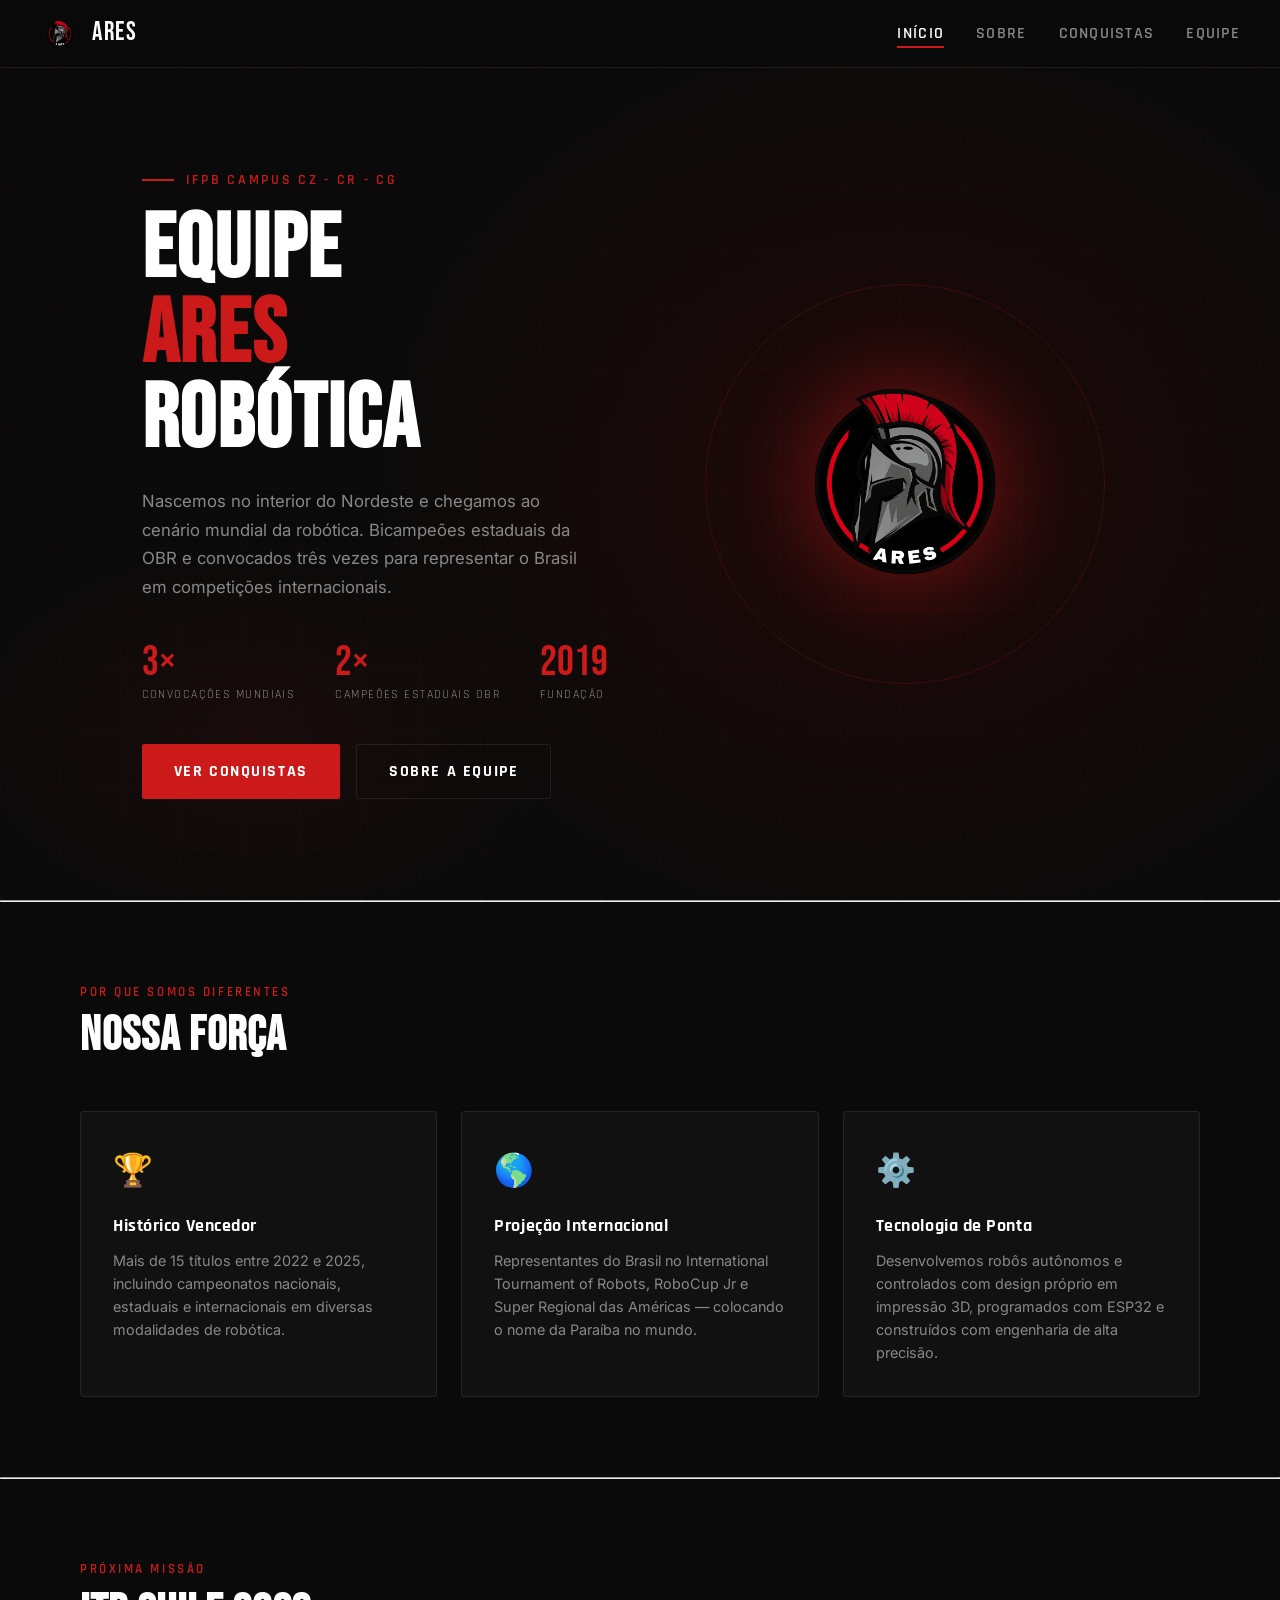
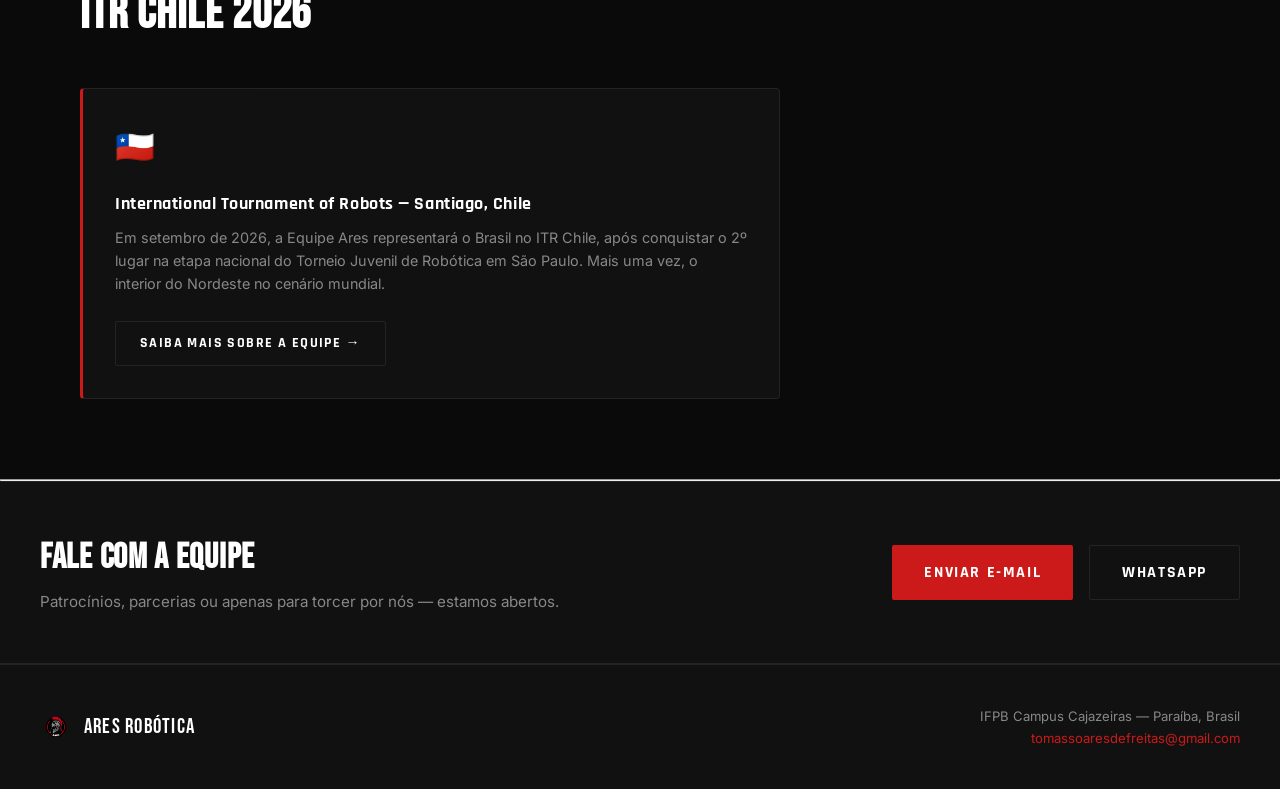
==== index.html @ e478d118 "feat: estrutura inicial do site da Equipe Ares" ====
<!DOCTYPE html>
<html lang="pt-BR">
<head>
  <meta charset="UTF-8" />
  <meta name="viewport" content="width=device-width, initial-scale=1.0" />
  <title>Equipe Ares — Robótica IFPB</title>
  <meta name="description" content="Equipe Ares de Robótica — IFPB Campus Cajazeiras. Bicampeã estadual da OBR, representante do Brasil em competições mundiais." />
  <link rel="stylesheet" href="css/style.css" />
  <link rel="icon" href="assets/images/logo.png" />
</head>
<body>

  <!-- NAVBAR -->
  <nav class="navbar">
    <a class="nav-logo" href="index.html">
      <img src="assets/images/logo.png" alt="Logo Ares" />
      <span>ARES</span>
    </a>
    <ul class="nav-links">
      <li><a href="index.html">Início</a></li>
      <li><a href="sobre.html">Sobre</a></li>
      <li><a href="conquistas.html">Conquistas</a></li>
      <li><a href="equipe.html">Equipe</a></li>
    </ul>
    <button class="nav-toggle" aria-label="Menu">
      <span></span><span></span><span></span>
    </button>
  </nav>

  <main class="page-content">

    <!-- HERO -->
    <section class="hero">
      <div class="hero-bg"></div>
      <div class="hero-content">
        <div class="hero-text">
          <p class="eyebrow">IFPB Campus Cz - CR - CG </p>
          <h1>EQUIPE<br /><em>ARES</em><br />ROBÓTICA</h1>
          <p>
            Nascemos no interior do Nordeste e chegamos ao cenário mundial da robótica.
            Bicampeões estaduais da OBR e convocados três vezes para representar o Brasil
            em competições internacionais.
          </p>
          <div class="hero-stats">
            <div class="stat-item">
              <div class="num">3×</div>
              <div class="label">Convocações Mundiais</div>
            </div>
            <div class="stat-item">
              <div class="num">2×</div>
              <div class="label">Campeões Estaduais OBR</div>
            </div>
            <div class="stat-item">
              <div class="num">2019</div>
              <div class="label">Fundação</div>
            </div>
          </div>
          <div class="btn-group">
            <a href="conquistas.html" class="btn btn-primary">Ver Conquistas</a>
            <a href="sobre.html" class="btn btn-outline">Sobre a Equipe</a>
          </div>
        </div>
        <div class="hero-visual">
          <div class="hero-logo-wrap">
            <img src="assets/images/logo.png" alt="Ares Logo" />
          </div>
        </div>
      </div>
    </section>

    <hr class="section-divider" />

    <!-- DESTAQUES -->
    <div class="section">
      <div class="section-header">
        <p class="section-eyebrow">Por que somos diferentes</p>
        <h2 class="section-title">NOSSA FORÇA</h2>
      </div>
      <div class="highlights-grid">
        <div class="card highlight-card">
          <div class="icon">🏆</div>
          <h3>Histórico Vencedor</h3>
          <p>
            Mais de 15 títulos entre 2022 e 2025, incluindo campeonatos nacionais,
            estaduais e internacionais em diversas modalidades de robótica.
          </p>
        </div>
        <div class="card highlight-card">
          <div class="icon">🌎</div>
          <h3>Projeção Internacional</h3>
          <p>
            Representantes do Brasil no International Tournament of Robots, RoboCup Jr
            e Super Regional das Américas — colocando o nome da Paraíba no mundo.
          </p>
        </div>
        <div class="card highlight-card">
          <div class="icon">⚙️</div>
          <h3>Tecnologia de Ponta</h3>
          <p>
            Desenvolvemos robôs autônomos e controlados com design próprio em impressão 3D,
            programados com ESP32 e construídos com engenharia de alta precisão.
          </p>
        </div>
      </div>
    </div>

    <hr class="section-divider" />

    <!-- ITR 2026 CHAMADA -->
    <div class="section">
      <div class="section-header">
        <p class="section-eyebrow">Próxima missão</p>
        <h2 class="section-title">ITR CHILE 2026</h2>
      </div>
      <div class="card highlight-card" style="max-width: 700px; border-left: 3px solid var(--red);">
        <div class="icon">🇨🇱</div>
        <h3>International Tournament of Robots — Santiago, Chile</h3>
        <p>
          Em setembro de 2026, a Equipe Ares representará o Brasil no ITR Chile,
          após conquistar o 2º lugar na etapa nacional do Torneio Juvenil de Robótica
          em São Paulo. Mais uma vez, o interior do Nordeste no cenário mundial.
        </p>
        <br />
        <a href="sobre.html" class="btn btn-outline" style="font-size:0.88rem; padding: 0.65rem 1.5rem;">Saiba mais sobre a equipe →</a>
      </div>
    </div>

    <hr class="section-divider" />

    <!-- CONTATO -->
    <div class="contato-strip">
      <div class="contato-inner">
        <div>
          <h2>FALE COM A EQUIPE</h2>
          <p>Patrocínios, parcerias ou apenas para torcer por nós — estamos abertos.</p>
        </div>
        <div class="contato-links">
          <a href="mailto:tomassoaresdefreitas@gmail.com" class="btn btn-primary">Enviar E-mail</a>
          <a href="https://wa.me/5584996183946" target="_blank" class="btn btn-outline">WhatsApp</a>
        </div>
      </div>
    </div>

  </main>

  <!-- FOOTER -->
  <footer>
    <div class="footer-inner">
      <div class="footer-brand">
        <img src="assets/images/logo.png" alt="Ares" />
        <span>ARES ROBÓTICA</span>
      </div>
      <div class="footer-info">
        IFPB Campus Cajazeiras — Paraíba, Brasil<br />
        <a href="mailto:tomassoaresdefreitas@gmail.com">tomassoaresdefreitas@gmail.com</a>
      </div>
    </div>
  </footer>

  <script src="js/main.js"></script>
</body>
</html>
---- css/style.css ----
/* ===========================
   ARES ROBÓTICA — GLOBAL CSS
   =========================== */

@import url('https://fonts.googleapis.com/css2?family=Bebas+Neue&family=Inter:wght@300;400;500;600;700&family=Rajdhani:wght@500;600;700&display=swap');

/* ── TOKENS ── */
:root {
  --red:      #CC1A1A;
  --red-dark: #8B0000;
  --red-glow: rgba(204, 26, 26, 0.35);
  --black:    #0A0A0A;
  --surface:  #111111;
  --surface2: #1A1A1A;
  --border:   rgba(255,255,255,0.08);
  --text:     #E8E8E8;
  --muted:    #888888;
  --white:    #FFFFFF;

  --font-display: 'Bebas Neue', sans-serif;
  --font-ui:      'Rajdhani', sans-serif;
  --font-body:    'Inter', sans-serif;
}

/* ── RESET ── */
*, *::before, *::after { box-sizing: border-box; margin: 0; padding: 0; }
html { scroll-behavior: smooth; }
body {
  background: var(--black);
  color: var(--text);
  font-family: var(--font-body);
  font-size: 16px;
  line-height: 1.6;
  overflow-x: hidden;
}
a { color: inherit; text-decoration: none; }
img { max-width: 100%; display: block; }
ul { list-style: none; }

/* ── NAVBAR ── */
.navbar {
  position: fixed;
  top: 0; left: 0; right: 0;
  z-index: 100;
  display: flex;
  align-items: center;
  justify-content: space-between;
  padding: 0 2.5rem;
  height: 68px;
  background: rgba(10, 10, 10, 0.92);
  backdrop-filter: blur(12px);
  border-bottom: 1px solid var(--border);
}
.nav-logo {
  display: flex;
  align-items: center;
  gap: 0.75rem;
}
.nav-logo img {
  width: 40px;
  height: 40px;
  object-fit: contain;
}
.nav-logo span {
  font-family: var(--font-display);
  font-size: 1.6rem;
  letter-spacing: 0.06em;
  color: var(--white);
}
.nav-links {
  display: flex;
  gap: 2rem;
}
.nav-links a {
  font-family: var(--font-ui);
  font-size: 1rem;
  font-weight: 600;
  letter-spacing: 0.08em;
  text-transform: uppercase;
  color: var(--muted);
  transition: color 0.2s;
  position: relative;
  padding-bottom: 4px;
}
.nav-links a::after {
  content: '';
  position: absolute;
  bottom: 0; left: 0;
  width: 0; height: 2px;
  background: var(--red);
  transition: width 0.25s;
}
.nav-links a:hover,
.nav-links a.active { color: var(--white); }
.nav-links a:hover::after,
.nav-links a.active::after { width: 100%; }

/* hamburger */
.nav-toggle {
  display: none;
  flex-direction: column;
  gap: 5px;
  cursor: pointer;
  background: none; border: none;
}
.nav-toggle span {
  width: 26px; height: 2px;
  background: var(--text);
  transition: all 0.3s;
}

/* ── PAGE WRAPPER ── */
.page-content { padding-top: 68px; }

/* ── HERO (index) ── */
.hero {
  position: relative;
  min-height: calc(100vh - 68px);
  display: flex;
  align-items: center;
  overflow: hidden;
}
.hero-bg {
  position: absolute;
  inset: 0;
  background:
    radial-gradient(ellipse 60% 80% at 70% 50%, rgba(140,0,0,0.18) 0%, transparent 70%),
    radial-gradient(ellipse 40% 40% at 20% 80%, rgba(204,26,26,0.08) 0%, transparent 60%),
    var(--black);
}
.hero-bg::before {
  content: '';
  position: absolute;
  inset: 0;
  background-image:
    linear-gradient(rgba(204,26,26,0.04) 1px, transparent 1px),
    linear-gradient(90deg, rgba(204,26,26,0.04) 1px, transparent 1px);
  background-size: 60px 60px;
}
.hero-content {
  position: relative;
  z-index: 2;
  max-width: 1200px;
  margin: 0 auto;
  padding: 4rem 2.5rem;
  display: grid;
  grid-template-columns: 1fr 1fr;
  gap: 4rem;
  align-items: center;
}
.hero-text .eyebrow {
  font-family: var(--font-ui);
  font-size: 0.85rem;
  font-weight: 600;
  letter-spacing: 0.2em;
  text-transform: uppercase;
  color: var(--red);
  margin-bottom: 1rem;
  display: flex;
  align-items: center;
  gap: 0.75rem;
}
.hero-text .eyebrow::before {
  content: '';
  width: 32px; height: 2px;
  background: var(--red);
}
.hero-text h1 {
  font-family: var(--font-display);
  font-size: clamp(3.5rem, 7vw, 6rem);
  line-height: 0.95;
  letter-spacing: 0.02em;
  color: var(--white);
  margin-bottom: 1.5rem;
}
.hero-text h1 em {
  color: var(--red);
  font-style: normal;
}
.hero-text p {
  font-size: 1.05rem;
  color: var(--muted);
  line-height: 1.7;
  max-width: 460px;
  margin-bottom: 2.5rem;
}
.hero-stats {
  display: flex;
  gap: 2.5rem;
  margin-bottom: 2.5rem;
}
.stat-item .num {
  font-family: var(--font-display);
  font-size: 2.6rem;
  color: var(--red);
  line-height: 1;
}
.stat-item .label {
  font-family: var(--font-ui);
  font-size: 0.75rem;
  letter-spacing: 0.12em;
  text-transform: uppercase;
  color: var(--muted);
  margin-top: 2px;
}
.btn {
  display: inline-flex;
  align-items: center;
  gap: 0.5rem;
  font-family: var(--font-ui);
  font-size: 1rem;
  font-weight: 700;
  letter-spacing: 0.1em;
  text-transform: uppercase;
  padding: 0.85rem 2rem;
  border-radius: 2px;
  cursor: pointer;
  transition: all 0.2s;
  border: none;
}
.btn-primary {
  background: var(--red);
  color: var(--white);
}
.btn-primary:hover {
  background: #e01e1e;
  transform: translateY(-2px);
  box-shadow: 0 8px 24px var(--red-glow);
}
.btn-outline {
  background: transparent;
  color: var(--white);
  border: 1.5px solid var(--border);
}
.btn-outline:hover {
  border-color: var(--red);
  color: var(--red);
}
.btn-group { display: flex; gap: 1rem; flex-wrap: wrap; }

.hero-visual {
  display: flex;
  justify-content: center;
  align-items: center;
  position: relative;
}
.hero-logo-wrap {
  position: relative;
  width: 360px;
  height: 360px;
  display: flex;
  align-items: center;
  justify-content: center;
}
.hero-logo-wrap::before {
  content: '';
  position: absolute;
  inset: -20px;
  border-radius: 50%;
  border: 1px solid rgba(204,26,26,0.2);
  animation: rotateBorder 20s linear infinite;
}
.hero-logo-wrap::after {
  content: '';
  position: absolute;
  inset: 0;
  border-radius: 50%;
  background: radial-gradient(circle, rgba(204,26,26,0.12) 0%, transparent 70%);
}
.hero-logo-wrap img {
  width: 280px;
  height: 280px;
  object-fit: contain;
  position: relative;
  z-index: 1;
  filter: drop-shadow(0 0 40px rgba(204,26,26,0.4));
  animation: floatLogo 4s ease-in-out infinite;
}
@keyframes floatLogo {
  0%, 100% { transform: translateY(0); }
  50% { transform: translateY(-12px); }
}
@keyframes rotateBorder {
  from { transform: rotate(0deg); }
  to { transform: rotate(360deg); }
}

/* ── SECTIONS ── */
.section {
  padding: 5rem 2.5rem;
  max-width: 1200px;
  margin: 0 auto;
}
.section-header {
  margin-bottom: 3rem;
}
.section-eyebrow {
  font-family: var(--font-ui);
  font-size: 0.8rem;
  font-weight: 600;
  letter-spacing: 0.2em;
  text-transform: uppercase;
  color: var(--red);
  margin-bottom: 0.5rem;
}
.section-title {
  font-family: var(--font-display);
  font-size: clamp(2rem, 4vw, 3rem);
  color: var(--white);
  letter-spacing: 0.02em;
  line-height: 1.1;
}
.section-divider {
  width: 100%;
  height: 1px;
  background: var(--border);
  margin: 0;
}

/* ── CARD ── */
.card {
  background: var(--surface);
  border: 1px solid var(--border);
  border-radius: 4px;
  overflow: hidden;
  transition: border-color 0.2s, transform 0.2s;
}
.card:hover {
  border-color: rgba(204,26,26,0.4);
  transform: translateY(-4px);
}

/* ── HIGHLIGHTS (index) ── */
.highlights-grid {
  display: grid;
  grid-template-columns: repeat(3, 1fr);
  gap: 1.5rem;
}
.highlight-card {
  padding: 2rem;
}
.highlight-card .icon {
  font-size: 2rem;
  margin-bottom: 1rem;
}
.highlight-card h3 {
  font-family: var(--font-ui);
  font-size: 1.15rem;
  font-weight: 700;
  color: var(--white);
  margin-bottom: 0.5rem;
  letter-spacing: 0.03em;
}
.highlight-card p {
  font-size: 0.9rem;
  color: var(--muted);
  line-height: 1.6;
}

/* ── SOBRE PAGE ── */
.sobre-grid {
  display: grid;
  grid-template-columns: 1.2fr 1fr;
  gap: 4rem;
  align-items: start;
}
.sobre-text p {
  color: var(--muted);
  line-height: 1.8;
  margin-bottom: 1.25rem;
  font-size: 1rem;
}
.sobre-text p strong {
  color: var(--text);
}
.sobre-img-wrap {
  position: sticky;
  top: 90px;
}
.sobre-img-wrap img {
  width: 100%;
  border-radius: 4px;
  border: 1px solid var(--border);
}
.mission-grid {
  display: grid;
  grid-template-columns: repeat(3, 1fr);
  gap: 1.5rem;
  margin-top: 3rem;
}
.mission-item {
  padding: 1.75rem;
  border-top: 3px solid var(--red);
  background: var(--surface);
}
.mission-item h4 {
  font-family: var(--font-ui);
  font-size: 1.1rem;
  font-weight: 700;
  color: var(--white);
  margin-bottom: 0.5rem;
  letter-spacing: 0.05em;
}
.mission-item p {
  font-size: 0.88rem;
  color: var(--muted);
  line-height: 1.6;
}

/* ── CONQUISTAS PAGE ── */
.timeline {
  position: relative;
  padding-left: 2rem;
}
.timeline::before {
  content: '';
  position: absolute;
  left: 0; top: 0; bottom: 0;
  width: 2px;
  background: linear-gradient(to bottom, var(--red), transparent);
}
.timeline-year {
  margin-bottom: 2.5rem;
}
.year-label {
  font-family: var(--font-display);
  font-size: 2.5rem;
  color: var(--red);
  letter-spacing: 0.04em;
  margin-bottom: 1rem;
  position: relative;
}
.year-label::before {
  content: '';
  position: absolute;
  left: -2.5rem;
  top: 50%;
  transform: translateY(-50%);
  width: 12px; height: 12px;
  border-radius: 50%;
  background: var(--red);
  box-shadow: 0 0 12px var(--red-glow);
}
.conquistas-list {
  display: flex;
  flex-direction: column;
  gap: 0.75rem;
}
.conquista-item {
  display: flex;
  align-items: flex-start;
  gap: 1rem;
  padding: 1rem 1.25rem;
  background: var(--surface);
  border: 1px solid var(--border);
  border-radius: 2px;
  transition: border-color 0.2s;
}
.conquista-item:hover { border-color: rgba(204,26,26,0.3); }
.conquista-item .badge {
  font-family: var(--font-ui);
  font-size: 0.7rem;
  font-weight: 700;
  letter-spacing: 0.1em;
  text-transform: uppercase;
  padding: 3px 8px;
  border-radius: 2px;
  white-space: nowrap;
  flex-shrink: 0;
}
.badge-gold { background: rgba(212,175,55,0.15); color: #D4AF37; border: 1px solid rgba(212,175,55,0.3); }
.badge-silver { background: rgba(192,192,192,0.12); color: #C0C0C0; border: 1px solid rgba(192,192,192,0.3); }
.badge-special { background: rgba(204,26,26,0.15); color: var(--red); border: 1px solid rgba(204,26,26,0.3); }
.conquista-item span:last-child {
  font-size: 0.92rem;
  color: var(--text);
  line-height: 1.5;
}

/* ── EQUIPE PAGE ── */
.team-grid {
  display: grid;
  grid-template-columns: repeat(auto-fit, minmax(260px, 1fr));
  gap: 1.5rem;
}
.member-card {
  text-align: center;
  padding: 0;
  overflow: hidden;
}
.member-img {
  width: 100%;
  aspect-ratio: 3/4;
  object-fit: cover;
  object-position: top center;
  display: block;
  filter: grayscale(20%);
  transition: filter 0.3s;
}
.member-card:hover .member-img { filter: grayscale(0%); }
.member-info {
  padding: 1.5rem;
  border-top: 3px solid var(--red);
}
.member-info h3 {
  font-family: var(--font-ui);
  font-size: 1.15rem;
  font-weight: 700;
  color: var(--white);
  letter-spacing: 0.04em;
  margin-bottom: 0.25rem;
}
.member-role {
  font-size: 0.8rem;
  font-family: var(--font-ui);
  letter-spacing: 0.12em;
  text-transform: uppercase;
  color: var(--red);
  font-weight: 600;
  margin-bottom: 0.75rem;
}
.member-meta {
  font-size: 0.82rem;
  color: var(--muted);
  line-height: 1.6;
}

/* ── CONTATO (index) ── */
.contato-strip {
  background: var(--surface);
  border-top: 1px solid var(--border);
  border-bottom: 1px solid var(--border);
  padding: 3rem 2.5rem;
}
.contato-inner {
  max-width: 1200px;
  margin: 0 auto;
  display: flex;
  align-items: center;
  justify-content: space-between;
  gap: 2rem;
}
.contato-inner h2 {
  font-family: var(--font-display);
  font-size: 2.2rem;
  color: var(--white);
  letter-spacing: 0.02em;
}
.contato-inner p {
  color: var(--muted);
  font-size: 0.95rem;
  margin-top: 0.25rem;
}
.contato-links {
  display: flex;
  gap: 1rem;
}

/* ── FOOTER ── */
footer {
  background: var(--surface);
  border-top: 1px solid var(--border);
  padding: 2.5rem 2.5rem;
}
.footer-inner {
  max-width: 1200px;
  margin: 0 auto;
  display: flex;
  align-items: center;
  justify-content: space-between;
  gap: 1rem;
  flex-wrap: wrap;
}
.footer-brand {
  display: flex;
  align-items: center;
  gap: 0.75rem;
}
.footer-brand img { width: 32px; height: 32px; object-fit: contain; }
.footer-brand span {
  font-family: var(--font-display);
  font-size: 1.3rem;
  letter-spacing: 0.06em;
  color: var(--white);
}
.footer-info {
  font-size: 0.82rem;
  color: var(--muted);
  text-align: right;
  line-height: 1.7;
}
.footer-info a { color: var(--red); }

/* ── PAGE HERO (inner pages) ── */
.page-hero {
  padding: 5rem 2.5rem 3rem;
  max-width: 1200px;
  margin: 0 auto;
  border-bottom: 1px solid var(--border);
}
.page-hero h1 {
  font-family: var(--font-display);
  font-size: clamp(2.5rem, 6vw, 4.5rem);
  color: var(--white);
  letter-spacing: 0.02em;
  line-height: 1;
}
.page-hero p {
  color: var(--muted);
  font-size: 1rem;
  margin-top: 0.75rem;
  max-width: 600px;
}

/* ── TODO PLACEHOLDER ── */
.todo-placeholder {
  border: 2px dashed rgba(204,26,26,0.5);
  background: rgba(204,26,26,0.05);
  border-radius: 4px;
  padding: 2rem;
  text-align: center;
  color: var(--red);
  font-family: var(--font-ui);
  font-size: 0.9rem;
  letter-spacing: 0.05em;
}
.todo-placeholder strong {
  display: block;
  font-size: 1rem;
  margin-bottom: 0.4rem;
  color: #ff4444;
}

/* ── RESPONSIVE ── */
@media (max-width: 900px) {
  .hero-content { grid-template-columns: 1fr; gap: 2rem; text-align: center; }
  .hero-text p { max-width: 100%; }
  .hero-stats { justify-content: center; }
  .btn-group { justify-content: center; }
  .hero-visual { display: none; }
  .highlights-grid { grid-template-columns: 1fr; }
  .sobre-grid { grid-template-columns: 1fr; }
  .sobre-img-wrap { position: static; }
  .mission-grid { grid-template-columns: 1fr; }
  .contato-inner { flex-direction: column; text-align: center; }
  .footer-inner { flex-direction: column; text-align: center; }
  .footer-info { text-align: center; }
}
@media (max-width: 640px) {
  .navbar { padding: 0 1.25rem; }
  .nav-links { display: none; }
  .nav-links.open {
    display: flex;
    flex-direction: column;
    position: absolute;
    top: 68px; left: 0; right: 0;
    background: rgba(10,10,10,0.98);
    padding: 1.5rem;
    gap: 1.25rem;
    border-bottom: 1px solid var(--border);
  }
  .nav-toggle { display: flex; }
  .section { padding: 3rem 1.25rem; }
  .page-hero { padding: 3rem 1.25rem 2rem; }
}
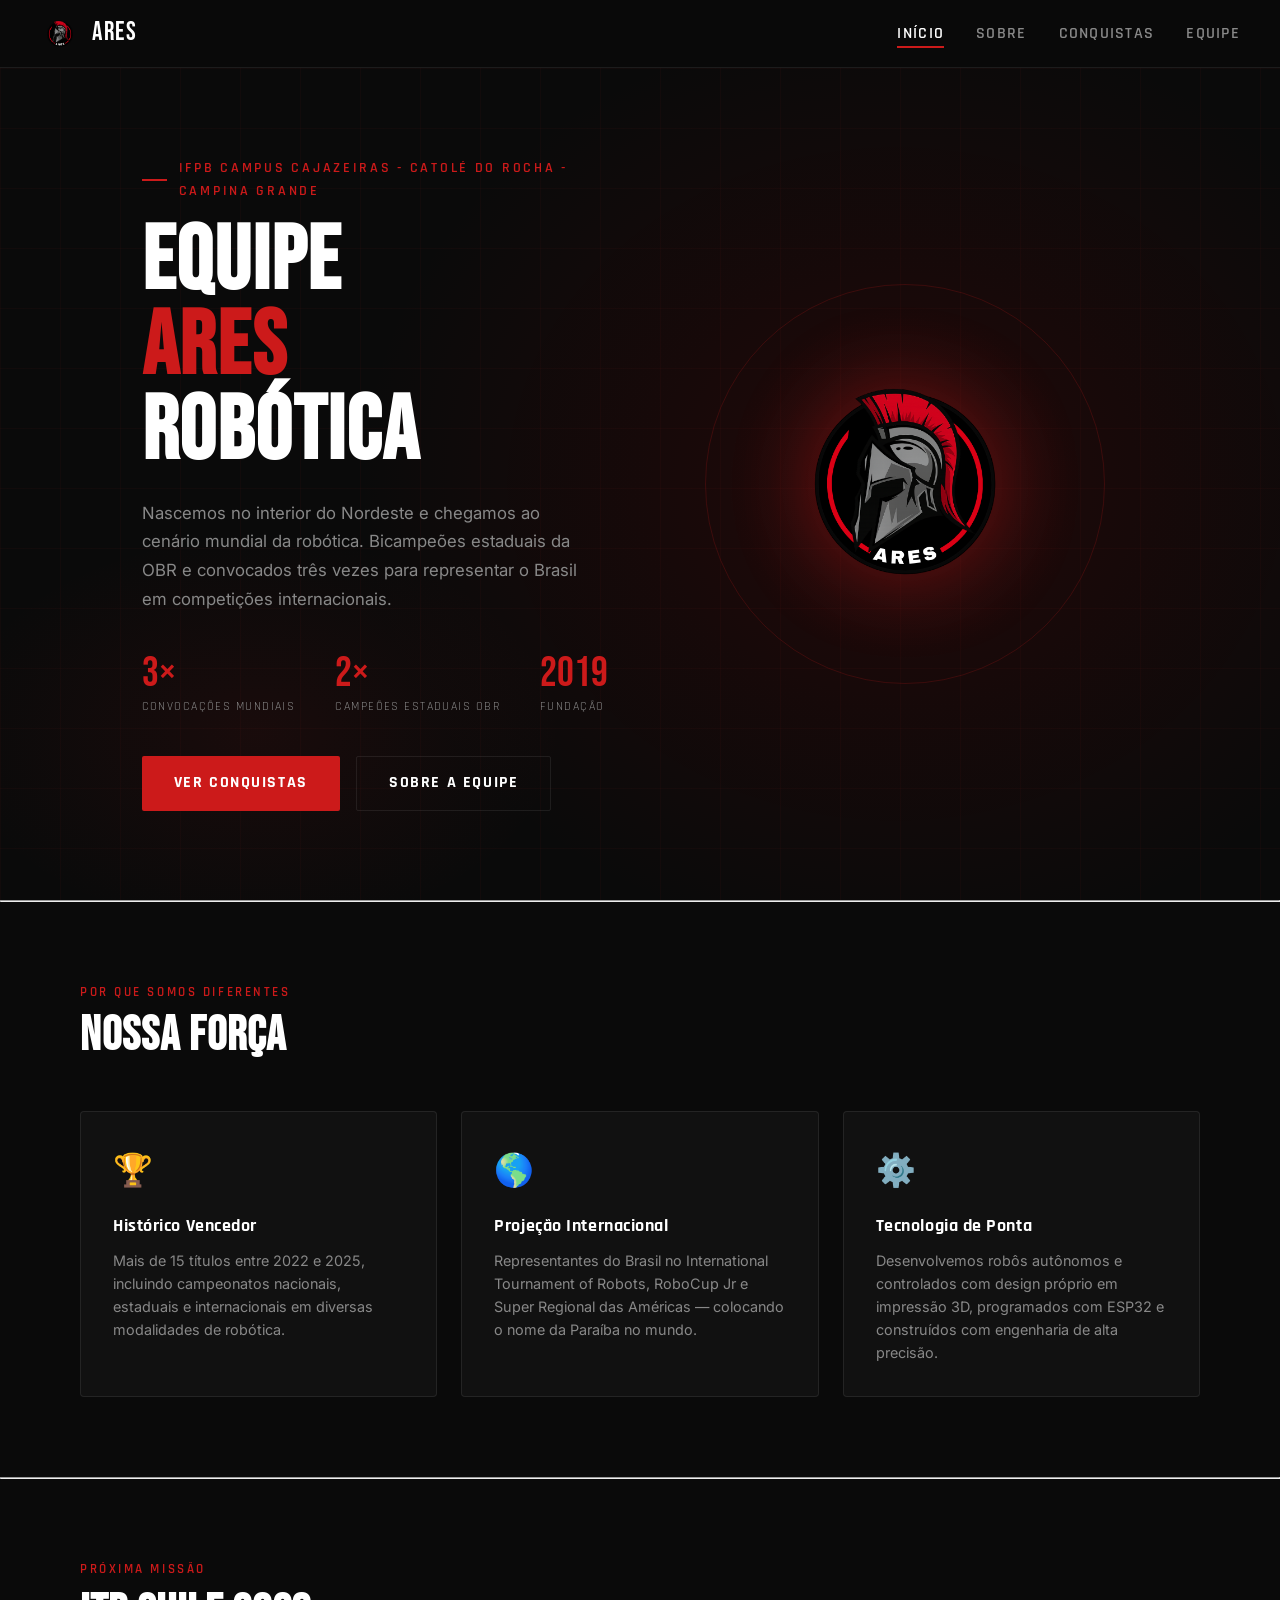
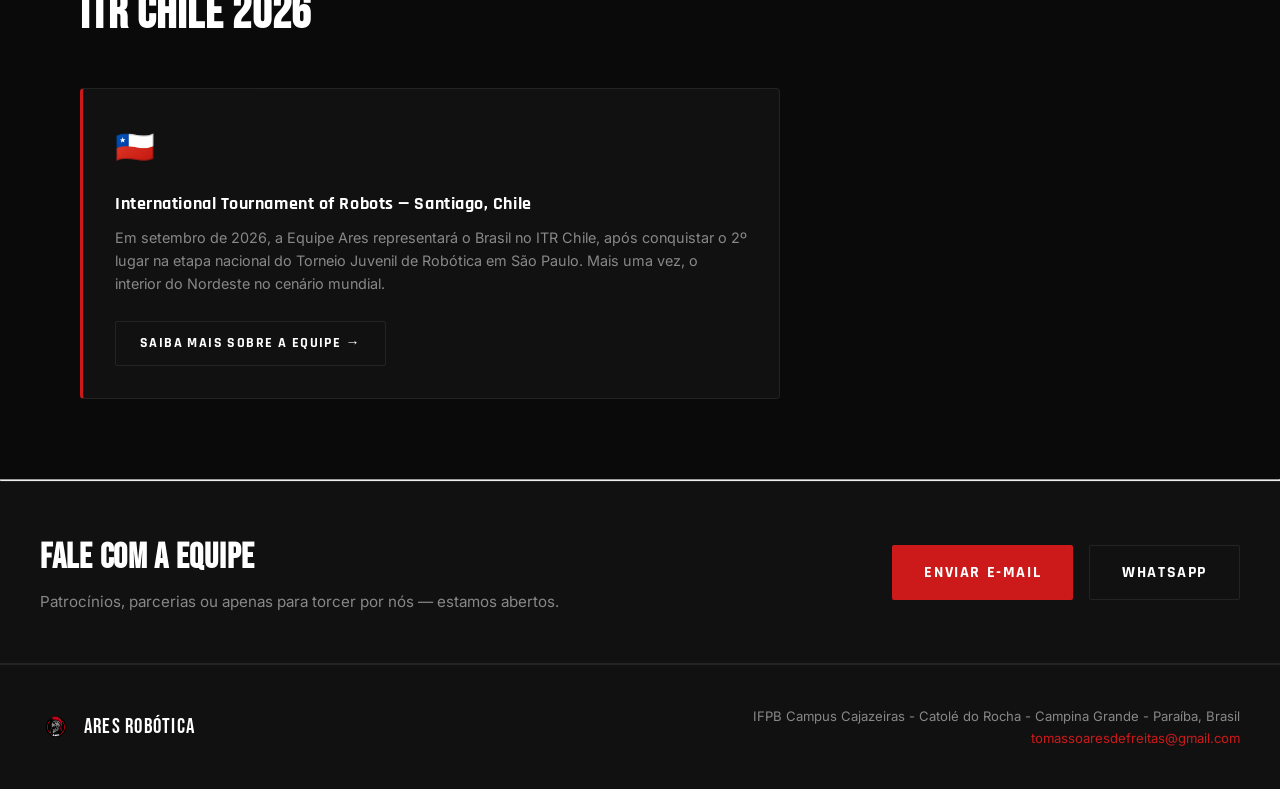
==== commit 07637ef9: "Troca de siglas pelo nome completo das localizações dos respectivos integrantes" ====
--- a/index.html
+++ b/index.html
@@ -34,7 +34,7 @@
       <div class="hero-bg"></div>
       <div class="hero-content">
         <div class="hero-text">
-          <p class="eyebrow">IFPB Campus Cz - CR - CG </p>
+          <p class="eyebrow">IFPB Campus Cajazeiras - Catolé do Rocha - Campina Grande </p>
           <h1>EQUIPE<br /><em>ARES</em><br />ROBÓTICA</h1>
           <p>
             Nascemos no interior do Nordeste e chegamos ao cenário mundial da robótica.
@@ -151,7 +151,7 @@
         <span>ARES ROBÓTICA</span>
       </div>
       <div class="footer-info">
-        IFPB Campus Cajazeiras — Paraíba, Brasil<br />
+        IFPB Campus Cajazeiras - Catolé do Rocha - Campina Grande - Paraíba, Brasil<br />
         <a href="mailto:tomassoaresdefreitas@gmail.com">tomassoaresdefreitas@gmail.com</a>
       </div>
     </div>
--- a/css/style.css
+++ b/css/style.css
@@ -523,6 +523,44 @@
   font-size: 0.82rem;
   color: var(--muted);
   line-height: 1.6;
+}
+.trainer-card {
+  display: grid;
+  grid-template-columns: 280px 1fr;
+  gap: 2.5rem;
+  align-items: center;
+  padding: 0;
+  overflow: hidden;
+}
+.trainer-card img {
+  width: 100%;
+  height: 350px;
+  object-fit: cover;
+  object-position: top;
+  display: block;
+}
+.trainer-info { padding: 2rem 2rem 2rem 0; }
+.trainer-info h3 {
+  font-family: var(--font-display);
+  font-size: 2rem;
+  color: var(--white);
+  letter-spacing: 0.03em;
+  margin-bottom: 0.25rem;
+}
+.trainer-info .role {
+  font-family: var(--font-ui);
+  font-size: 0.82rem;
+  letter-spacing: 0.15em;
+  text-transform: uppercase;
+  color: var(--red);
+  font-weight: 700;
+  margin-bottom: 1rem;
+}
+.trainer-info p { color: var(--muted); font-size: 0.95rem; line-height: 1.7; }
+@media (max-width: 640px) {
+.trainer-card { grid-template-columns: 1fr; }
+.trainer-card img { height: 280px; width: 100%; }
+.trainer-info { padding: 1.5rem; }
 }
 
 /* ── CONTATO (index) ── */
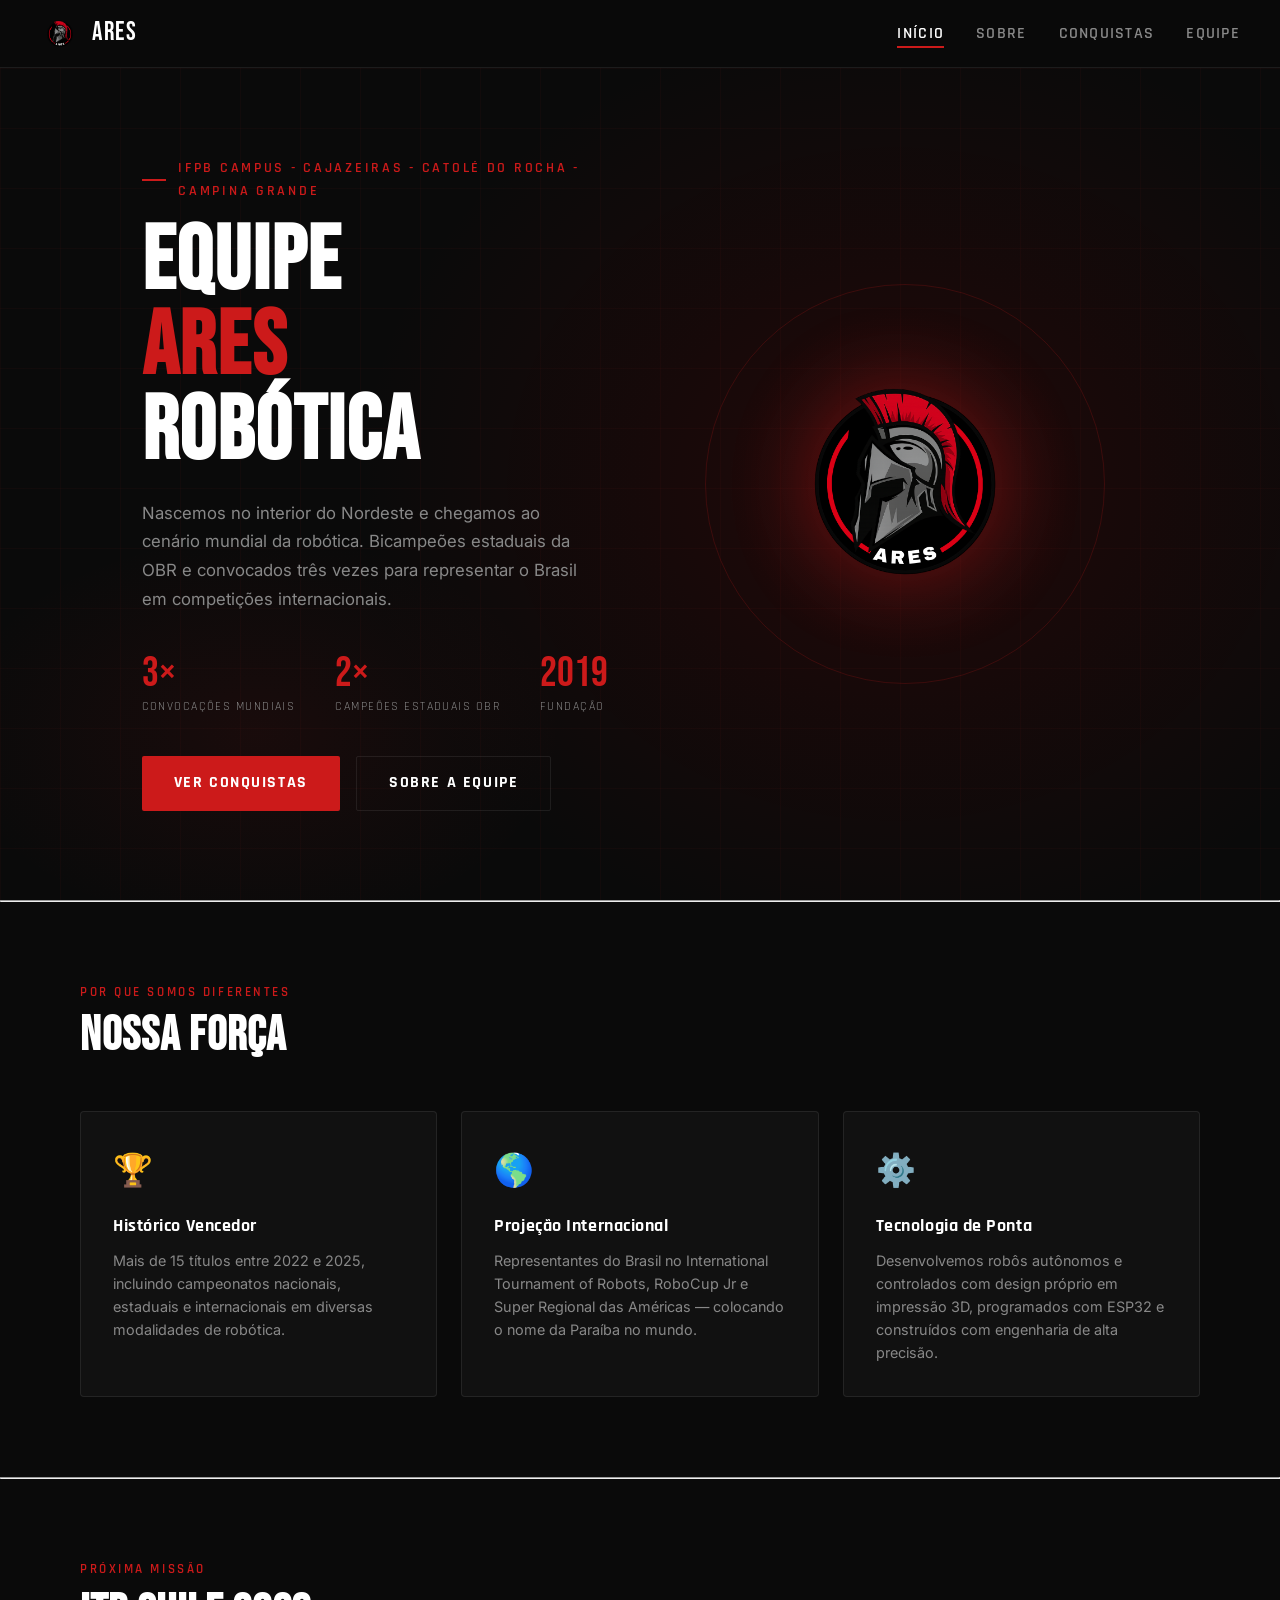
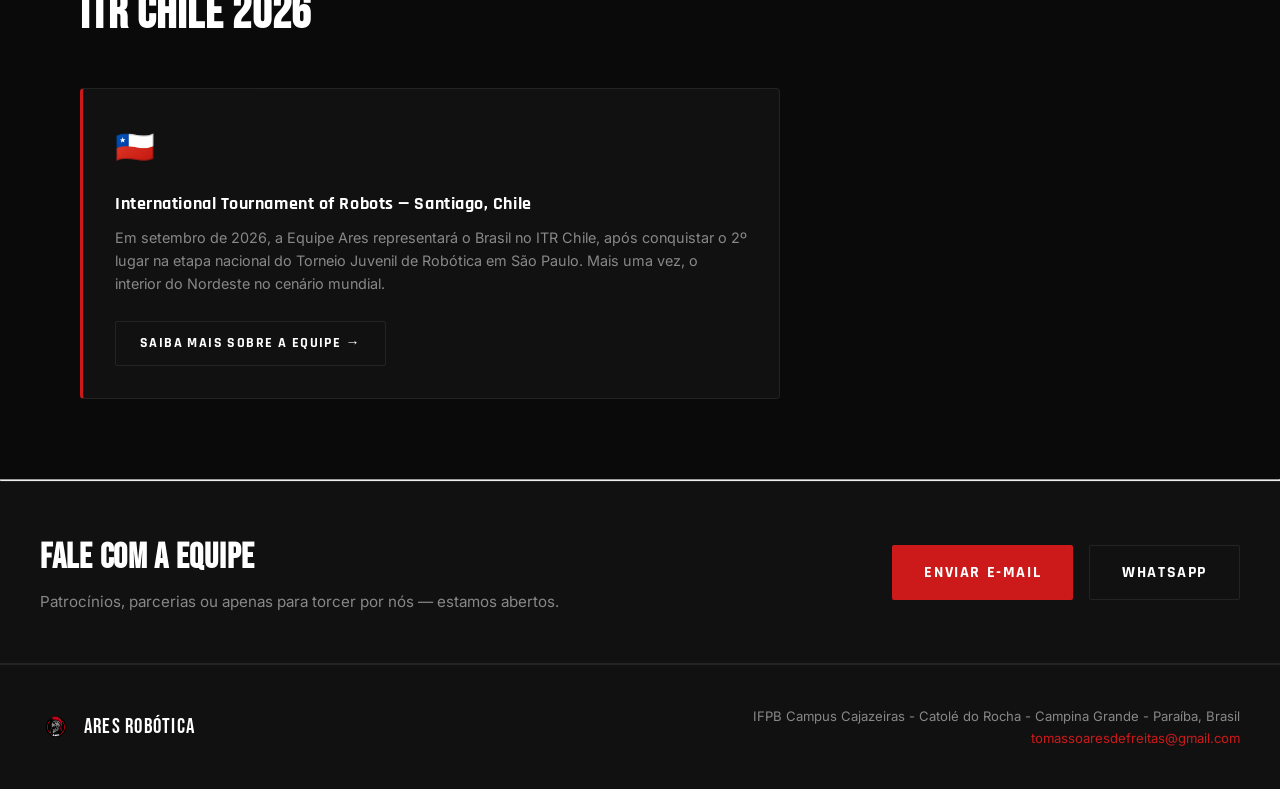
==== commit 37b9706a: "Mudança de sigla das localizações dos respectivos participantes" ====
--- a/index.html
+++ b/index.html
@@ -34,7 +34,7 @@
       <div class="hero-bg"></div>
       <div class="hero-content">
         <div class="hero-text">
-          <p class="eyebrow">IFPB Campus Cajazeiras - Catolé do Rocha - Campina Grande </p>
+          <p class="eyebrow">IFPB Campus - Cajazeiras - Catolé do Rocha - Campina Grande </p>
           <h1>EQUIPE<br /><em>ARES</em><br />ROBÓTICA</h1>
           <p>
             Nascemos no interior do Nordeste e chegamos ao cenário mundial da robótica.
